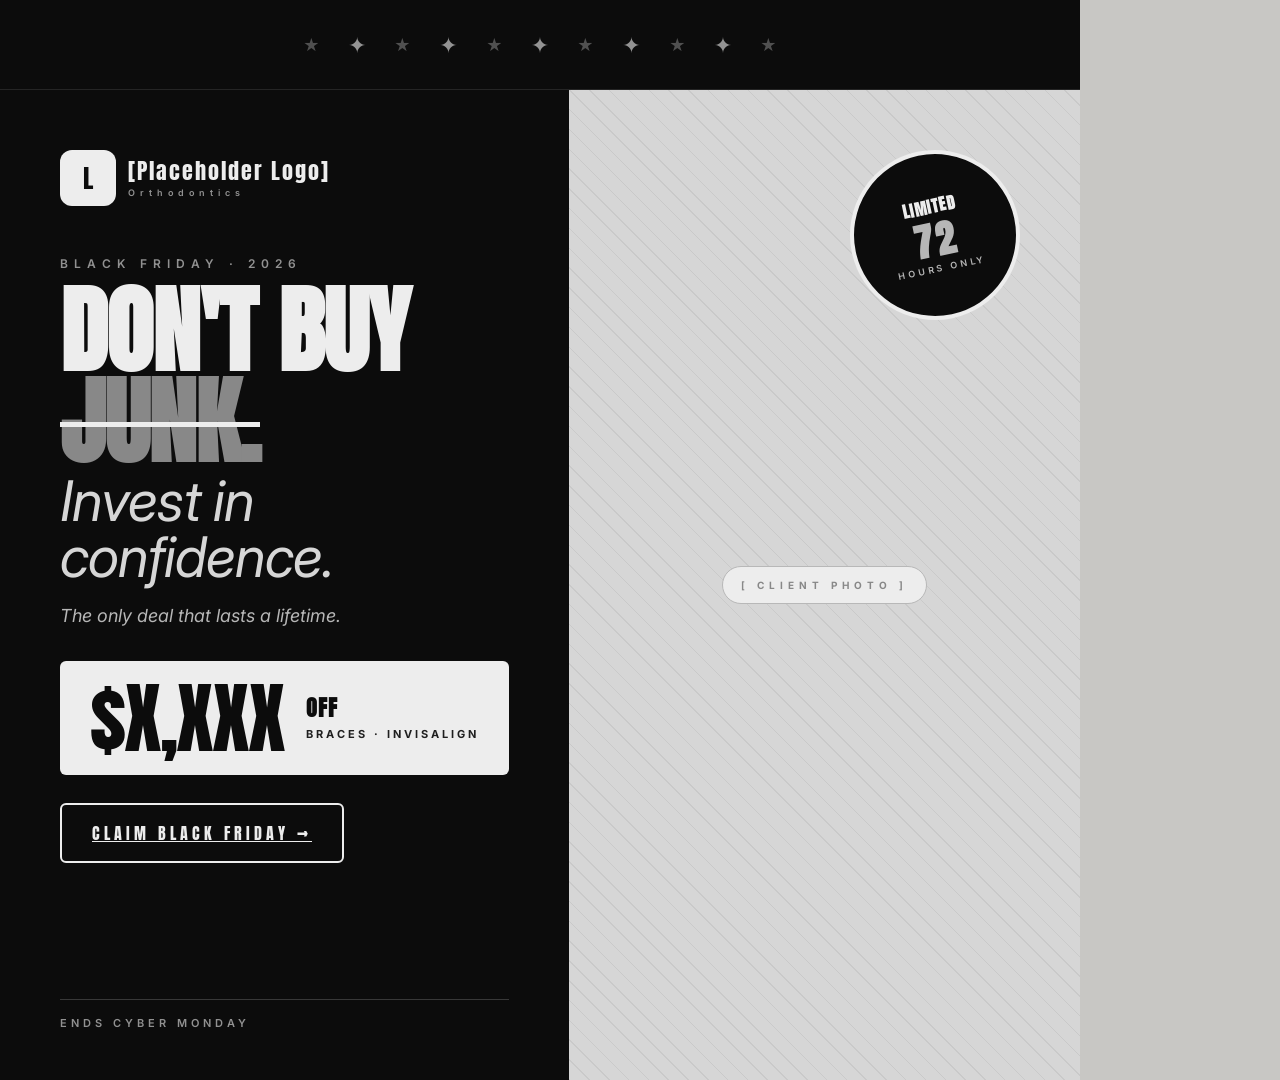
==== black-friday-2026.html @ f76cef3b "Initial commit: 12 seasonal ad templates + gallery - 12 greyscale 1080×1080 HTML ad templates, one p" ====
<!DOCTYPE html>
<html lang="en">
<head>
<meta charset="UTF-8" />
<title>Black Friday 2026</title>
<!--
  Campaign: Black Friday 2026
  Font: Anton (display) + Inter (UI)
  Reference: NY_2026_v3 Smiles Orthodontics - half panel split with offer prominent, photo right, stars decoration top
  Boss copy (verbatim):
    Headline: "Don't buy junk - invest in confidence"
    Sub:      "The only deal that lasts a lifetime"
-->
<link rel="preconnect" href="https://fonts.googleapis.com">
<link rel="preconnect" href="https://fonts.gstatic.com" crossorigin>
<link href="https://fonts.googleapis.com/css2?family=Anton&family=Inter:wght@400;500;600;700;800&display=swap" rel="stylesheet">
<style>
  :root {
    --ink: #0c0c0c;
    --charcoal: #1f1f1f;
    --graphite: #555;
    --mid: #888;
    --line: #b8b8b8;
    --soft: #d6d6d6;
    --paper: #ededed;
    --bone: #f5f5f5;
  }
  *,*::before,*::after { box-sizing: border-box; margin: 0; padding: 0; }
  html, body {
    width: 1080px; height: 1080px;
    overflow: hidden;
    background: #c8c7c4;
    font-family: 'Inter', system-ui, sans-serif;
    -webkit-font-smoothing: antialiased;
  }
  body {
    display: flex; justify-content: center; align-items: center;
  }
  .ad {
    width: 1080px; height: 1080px;
    background: var(--ink); color: var(--paper);
    position: relative; overflow: hidden;
    box-shadow: 0 30px 80px -20px rgba(0,0,0,.4);
  }

  /* Stars row top - like Smiles ad */
  .stars {
    position: absolute; top: 0; left: 0; right: 0;
    height: 90px;
    display: flex; align-items: center; justify-content: center;
    gap: 28px;
    color: var(--paper); font-size: 22px;
    border-bottom: 1px solid rgba(255,255,255,.1);
    z-index: 5;
  }
  .stars span { opacity: .6; }
  .stars span:nth-child(odd) { opacity: .3; font-size: 16px;}

  /* Two columns */
  .body {
    position: absolute; inset: 90px 0 0 0;
    display: grid; grid-template-columns: 1fr 1fr;
  }
  .left {
    padding: 60px 60px 50px;
    display: flex; flex-direction: column; justify-content: space-between;
    color: var(--paper);
  }
  .right {
    background: var(--soft);
    background-image:
      repeating-linear-gradient(45deg,
        rgba(0,0,0,.06) 0,
        rgba(0,0,0,.06) 1px,
        transparent 1px,
        transparent 14px);
    position: relative;
    display: grid; place-items: center;
    overflow: hidden;
  }
  .right .photo__lbl {
    background: var(--paper); border: 1px solid var(--line);
    color: var(--mid); padding: 12px 18px;
    border-radius: 999px;
    font-family: 'Inter', sans-serif;
    font-size: 10px; letter-spacing: 5px;
    text-transform: uppercase; font-weight: 700;
  }

  /* Logo top left of left panel */
  .logo {
    display: flex; align-items: center; gap: 12px;
  }
  .logo__mark {
    width: 56px; height: 56px;
    background: var(--paper); color: var(--ink);
    border-radius: 12px;
    display: grid; place-items: center;
    font-family: 'Anton', sans-serif;
    font-size: 26px; letter-spacing: 1px;
  }
  .logo__type {
    font-family: 'Anton', sans-serif;
    font-size: 22px; line-height: 1;
    letter-spacing: 2px; color: var(--paper);
  }
  .logo__type small {
    display: block; font-family: 'Inter', sans-serif;
    font-size: 9px; letter-spacing: 5px;
    color: rgba(255,255,255,.55);
    font-weight: 600; margin-top: 6px; letter-spacing: 5px;
  }

  /* Hook */
  .eyebrow {
    font-family: 'Inter', sans-serif;
    font-size: 12px; letter-spacing: 6px;
    text-transform: uppercase;
    color: rgba(255,255,255,.55);
    font-weight: 600; margin-bottom: 14px;
  }
  h1 {
    font-family: 'Anton', sans-serif;
    font-size: 96px; line-height: .95;
    letter-spacing: -1px;
    text-transform: uppercase;
    color: var(--paper);
  }
  h1 .strike {
    text-decoration: line-through;
    text-decoration-thickness: 5px;
    text-decoration-color: var(--paper);
    color: var(--mid);
  }
  h1 .invest {
    display: block;
    font-family: 'Inter', sans-serif;
    font-style: italic; font-weight: 400;
    font-size: 56px; letter-spacing: -1px;
    text-transform: none;
    color: var(--soft);
    margin-top: 6px; line-height: 1;
  }

  .sub-italic {
    margin-top: 18px;
    font-family: 'Inter', sans-serif;
    font-style: italic; font-size: 18px;
    color: rgba(255,255,255,.7);
    line-height: 1.4; max-width: 420px;
  }

  /* The offer prominent */
  .offer {
    margin-top: 32px;
    background: var(--paper); color: var(--ink);
    padding: 22px 30px;
    border-radius: 6px;
    display: inline-flex; align-items: center; gap: 22px;
    width: max-content;
  }
  .offer .amt {
    font-family: 'Anton', sans-serif;
    font-size: 78px; line-height: .9;
    letter-spacing: -2px;
  }
  .offer .what {
    font-family: 'Inter', sans-serif;
    font-size: 11px; letter-spacing: 3px;
    text-transform: uppercase;
    font-weight: 700; color: var(--charcoal);
    line-height: 1.4;
  }
  .offer .what b {
    display: block; font-family: 'Anton', sans-serif;
    font-size: 22px; letter-spacing: 1px;
    color: var(--ink); margin-bottom: 4px;
  }

  /* CTA */
  .cta {
    margin-top: 28px;
    background: transparent; color: var(--paper);
    border: 2px solid var(--paper);
    padding: 16px 30px; border-radius: 6px;
    font-family: 'Anton', sans-serif;
    font-size: 16px; letter-spacing: 4px;
    text-transform: uppercase;
    display: inline-flex; align-items: center; gap: 14px;
    width: max-content;
  }

  /* Bottom strip with code */
  .strip {
    border-top: 1px solid rgba(255,255,255,.18);
    padding-top: 16px; margin-top: auto;
    display: flex; justify-content: space-between;
    align-items: center;
    font-family: 'Inter', sans-serif;
    font-size: 11px; letter-spacing: 4px;
    text-transform: uppercase;
    color: rgba(255,255,255,.55);
    font-weight: 600;
  }
  .strip code {
    font-family: 'Anton', sans-serif;
    font-size: 18px; letter-spacing: 2px;
    color: var(--paper);
    text-transform: none;
  }

  /* Big offer stamp on right photo */
  .photo-stamp {
    position: absolute;
    top: 60px; right: 60px;
    width: 170px; height: 170px;
    border-radius: 50%;
    background: var(--ink); color: var(--paper);
    display: grid; place-items: center;
    text-align: center;
    transform: rotate(-12deg);
    border: 4px solid var(--paper);
  }
  .photo-stamp b {
    font-family: 'Anton', sans-serif;
    font-size: 16px; line-height: 1; letter-spacing: 1px;
    text-transform: uppercase;
  }
  .photo-stamp .num {
    font-family: 'Anton', sans-serif;
    font-size: 38px; display: block;
    line-height: 1; margin: 4px 0;
  }
  .photo-stamp span {
    font-family: 'Inter', sans-serif;
    font-size: 9px; letter-spacing: 3px;
    color: rgba(255,255,255,.7); font-weight: 600;
    text-transform: uppercase; display: block;
  }
</style>
</head>
<body>
  <section class="ad">
    <div class="stars">
      <span>★</span><span>✦</span><span>★</span><span>✦</span><span>★</span><span>✦</span><span>★</span><span>✦</span><span>★</span><span>✦</span><span>★</span>
    </div>

    <div class="body">
      <div class="left">
        <div>
          <div class="logo">
            <div class="logo__mark">L</div>
            <div class="logo__type">[Placeholder Logo]<small>Orthodontics</small></div>
          </div>

          <div style="margin-top: 50px;">
            <p class="eyebrow">Black Friday · 2026</p>
            <h1>Don't buy <span class="strike">junk.</span><br/><span class="invest">Invest in confidence.</span></h1>
            <p class="sub-italic">The only deal that lasts a lifetime.</p>

            <div class="offer">
              <span class="amt">$X,XXX</span>
              <span class="what">
                <b>OFF</b>
                Braces · Invisalign
              </span>
            </div>

            <a class="cta" href="#">Claim Black Friday →</a>
          </div>
        </div>

        <div class="strip">
          <span>Ends Cyber Monday</span>
        </div>
      </div>

      <div class="right">
        <span class="photo__lbl">[ Client photo ]</span>
        <div class="photo-stamp">
          <div>
            <b>Limited</b>
            <span class="num">72</span>
            <span>Hours Only</span>
          </div>
        </div>
      </div>
    </div>
  </section>
</body>
</html>
                                      
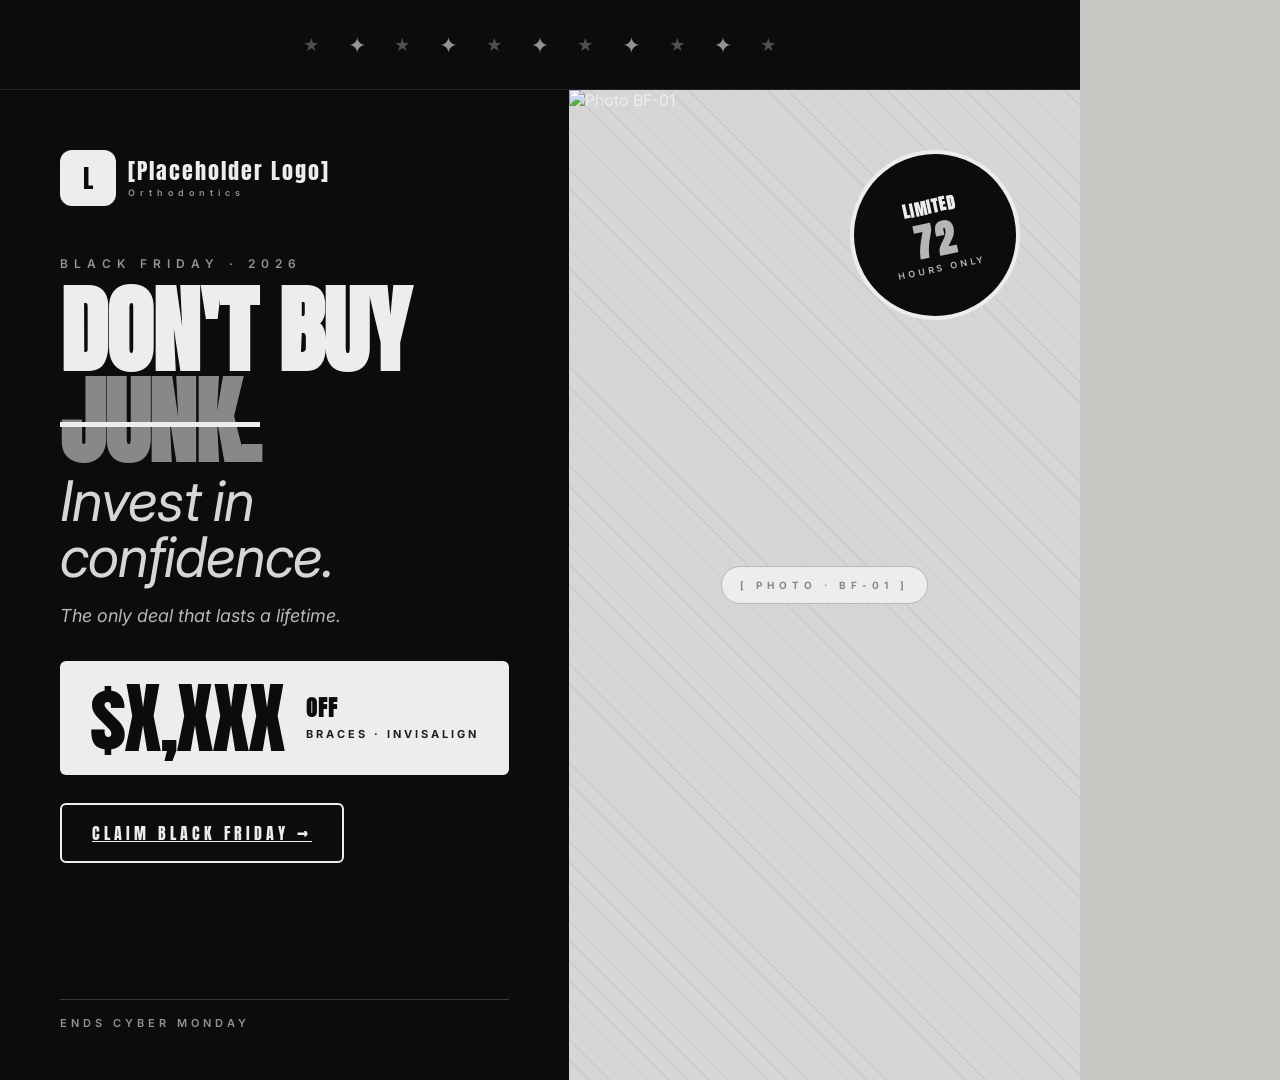
==== commit b112bf80: "Add branded photos to black-friday-2026.html" ====
--- a/black-friday-2026.html
+++ b/black-friday-2026.html
@@ -237,6 +237,19 @@
     color: rgba(255,255,255,.7); font-weight: 600;
     text-transform: uppercase; display: block;
   }
+
+  /* Photo image placement (over the placeholder backgrounds) */
+  .photo__img, .portrait__img {
+    position: absolute;
+    inset: 0;
+    width: 100%; height: 100%;
+    object-fit: cover;
+    display: block;
+    z-index: 1;
+  }
+  .photo, .portrait { position: relative; overflow: hidden; }
+  .portrait { border-radius: 50%; }
+  .photo .photo__lbl, .portrait .portrait__lbl { z-index: 0; }
 </style>
 </head>
 <body>
@@ -276,7 +289,7 @@
       </div>
 
       <div class="right">
-        <span class="photo__lbl">[ Client photo ]</span>
+        <img class="photo__img" src="photos/BF-01.jpg" alt="Photo BF-01" loading="lazy" /><span class="photo__lbl">[ Photo &middot; BF-01 ]</span>
         <div class="photo-stamp">
           <div>
             <b>Limited</b>
@@ -289,4 +302,3 @@
   </section>
 </body>
 </html>
-                                      
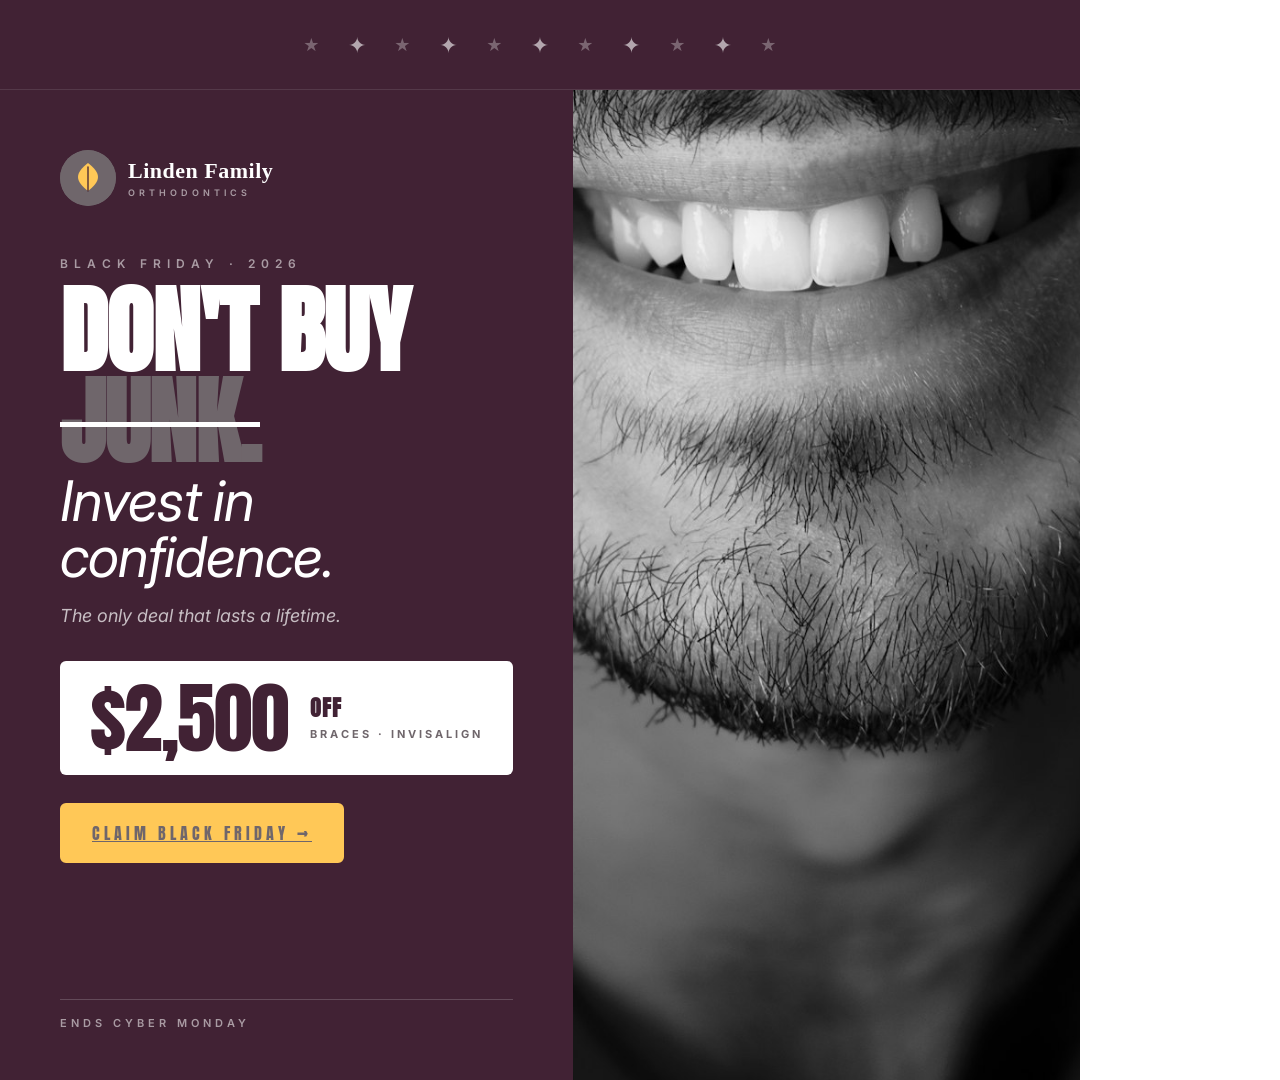
==== commit a639f515: "Apply branded styling + layout fixes to black-friday-2026.html" ====
--- a/black-friday-2026.html
+++ b/black-friday-2026.html
@@ -2,7 +2,7 @@
 <html lang="en">
 <head>
 <meta charset="UTF-8" />
-<title>Black Friday 2026</title>
+<title>Linden Family · Black Friday 2026</title>
 <!--
   Campaign: Black Friday 2026
   Font: Anton (display) + Inter (UI)
@@ -15,21 +15,25 @@
 <link rel="preconnect" href="https://fonts.gstatic.com" crossorigin>
 <link href="https://fonts.googleapis.com/css2?family=Anton&family=Inter:wght@400;500;600;700;800&display=swap" rel="stylesheet">
 <style>
+  /* ============================================================
+     LINDEN FAMILY ORTHODONTICS - BRANDED DEMO (Terracotta + Sage)
+     Fake brand applied to seasonal template. See BRAND-KIT.md.
+     ============================================================ */
   :root {
-    --ink: #0c0c0c;
-    --charcoal: #1f1f1f;
-    --graphite: #555;
-    --mid: #888;
-    --line: #b8b8b8;
-    --soft: #d6d6d6;
-    --paper: #ededed;
-    --bone: #f5f5f5;
+    --ink: #412234;
+    --charcoal: #6F666B;
+    --graphite: #6F666B;
+    --mid: #6F666B;
+    --line: #FFFFFF;
+    --soft: #FFFFFF;
+    --paper: #FFFFFF;
+    --bone: #FFFFFF;
   }
   *,*::before,*::after { box-sizing: border-box; margin: 0; padding: 0; }
   html, body {
     width: 1080px; height: 1080px;
     overflow: hidden;
-    background: #c8c7c4;
+    background: #FFFFFF;
     font-family: 'Inter', system-ui, sans-serif;
     -webkit-font-smoothing: antialiased;
   }
@@ -40,7 +44,7 @@
     width: 1080px; height: 1080px;
     background: var(--ink); color: var(--paper);
     position: relative; overflow: hidden;
-    box-shadow: 0 30px 80px -20px rgba(0,0,0,.4);
+    box-shadow: 0 30px 80px -20px rgba(111,102,107,.4);
   }
 
   /* Stars row top - like Smiles ad */
@@ -70,8 +74,8 @@
     background: var(--soft);
     background-image:
       repeating-linear-gradient(45deg,
-        rgba(0,0,0,.06) 0,
-        rgba(0,0,0,.06) 1px,
+        rgba(111,102,107,.06) 0,
+        rgba(111,102,107,.06) 1px,
         transparent 1px,
         transparent 14px);
     position: relative;
@@ -238,7 +242,67 @@
     text-transform: uppercase; display: block;
   }
 
-  /* Photo image placement (over the placeholder backgrounds) */
+    /* ============================================================
+     LINDEN FAMILY ORTHODONTICS - BRAND INTEGRATION OVERRIDES
+     Charcoal Blue + Golden Pollen + Tea Green + Midnight Violet
+     ============================================================ */
+  :root {
+    --terra: #FFC857;
+    --terra-deep: #412234;
+    --sage: rgba(111,102,107,0.10);
+    --sage-deep: #6F666B;
+    --sage-dark: #6F666B;
+    --ivory: #FFFFFF;
+    --linden-line: #6F666B;
+    --ink-violet: #412234;
+  }
+  /* Logo mark - charcoal blue circle with golden leaf */
+  .logo__mark {
+    background: #6F666B !important;
+    color: #FFFFFF !important;
+    border-color: #6F666B !important;
+    overflow: hidden;
+    padding: 0;
+  }
+  .logo__mark .brand-logo-mark {
+    width: 100%; height: 100%; display: block;
+  }
+
+  /* CTAs and accent surfaces - golden pollen */
+  .cta, .card__cta, .schedule-btn, .schedule, .consult-pill, .book-cta,
+  .free-pill, .cta-banner, .offer-pill, .offer-bar__btn, .schedule-badge {
+    background: #FFC857 !important;
+    color: #6F666B !important;
+    border-color: #FFC857 !important;
+  }
+  .cta:hover, .card__cta:hover { background: #412234 !important; }
+
+  /* Inverted/dark ads (Black Friday) - midnight violet for max drama */
+  .ad--ink { background: #412234 !important; }
+  .score-bar, .footer-cta__bar { background: #6F666B !important; }
+
+  /* Offer stamps - golden pollen accent */
+  .stamp, .offer-stamp, .ny-stamp {
+    background: #FFC857 !important;
+    color: #6F666B !important;
+    border-color: #FFC857 !important;
+  }
+  .stamp b, .stamp .num, .stamp span { color: #6F666B !important; }
+
+  /* Star ratings, special accents */
+  .proof__stars { color: #FFC857 !important; }
+
+  /* Photo placeholder backgrounds - tea green */
+  .photo, .portrait, .ad-preview {
+    background-color: rgba(111,102,107,0.10) !important;
+  }
+  .photo__lbl, .portrait__lbl {
+    background: #FFFFFF !important;
+    border-color: #6F666B !important;
+    color: #6F666B !important;
+  }
+
+  /* AI image placement */
   .photo__img, .portrait__img {
     position: absolute;
     inset: 0;
@@ -247,9 +311,51 @@
     display: block;
     z-index: 1;
   }
-  .photo, .portrait { position: relative; overflow: hidden; }
+  .portrait { position: relative; overflow: hidden; } .photo { overflow: hidden; }
   .portrait { border-radius: 50%; }
-  .photo .photo__lbl, .portrait .portrait__lbl { z-index: 0; }
+
+  /* Container labels overlaid on top of images */
+  .photo .photo__lbl, .portrait .portrait__lbl, .ad-preview .photo__lbl {
+    z-index: 0;
+  }
+
+  /* Header / sectional ink fills - midnight violet */
+  .holiday-tag, .reserve { border-color: #412234 !important; }
+
+
+  /* === Uniform brand wordmark (Lora) across all ads === */
+  @import url('https://fonts.googleapis.com/css2?family=Lora:wght@500;600;700&family=Inter:wght@600;700&display=swap');
+  .logo {
+    display: flex !important;
+    align-items: center !important;
+    gap: 12px !important;
+  }
+  .logo__mark {
+    width: 56px !important;
+    height: 56px !important;
+    flex-shrink: 0 !important;
+    border-radius: 50% !important;
+  }
+  .logo__type {
+    font-family: 'Lora', Georgia, serif !important;
+    font-weight: 600 !important;
+    font-size: 22px !important;
+    line-height: 1 !important;
+    letter-spacing: 0.5px !important;
+    text-transform: none !important;
+    font-style: normal !important;
+  }
+  .logo__type small {
+    display: block !important;
+    font-family: 'Inter', system-ui, sans-serif !important;
+    font-weight: 600 !important;
+    font-size: 9px !important;
+    letter-spacing: 4px !important;
+    text-transform: uppercase !important;
+    margin-top: 6px !important;
+    line-height: 1 !important;
+    font-style: normal !important;
+  }
 </style>
 </head>
 <body>
@@ -262,8 +368,8 @@
       <div class="left">
         <div>
           <div class="logo">
-            <div class="logo__mark">L</div>
-            <div class="logo__type">[Placeholder Logo]<small>Orthodontics</small></div>
+            <div class="logo__mark"><svg viewBox="0 0 56 56" xmlns="http://www.w3.org/2000/svg" class="brand-logo-mark"><circle cx="28" cy="28" r="28" fill="#6F666B"/><path d="M28 13 C22 18 18 22 18 27 C18 32 22 36 28 41 C34 36 38 32 38 27 C38 22 34 18 28 13 Z" fill="#FFC857"/><path d="M28 17 L28 41" stroke="#412234" stroke-width="1.3" stroke-linecap="round"/></svg></div>
+            <div class="logo__type">Linden Family<small>Orthodontics</small></div>
           </div>
 
           <div style="margin-top: 50px;">
@@ -272,7 +378,7 @@
             <p class="sub-italic">The only deal that lasts a lifetime.</p>
 
             <div class="offer">
-              <span class="amt">$X,XXX</span>
+              <span class="amt">$2,500</span>
               <span class="what">
                 <b>OFF</b>
                 Braces · Invisalign
@@ -289,7 +395,7 @@
       </div>
 
       <div class="right">
-        <img class="photo__img" src="photos/BF-01.jpg" alt="Photo BF-01" loading="lazy" /><span class="photo__lbl">[ Photo &middot; BF-01 ]</span>
+        <img class="photo__img" src="photos/BF-01.jpg" alt="Photo BF-01" loading="lazy" /><span class="photo__lbl">[ Photo · BF-01 ]</span>
         <div class="photo-stamp">
           <div>
             <b>Limited</b>
